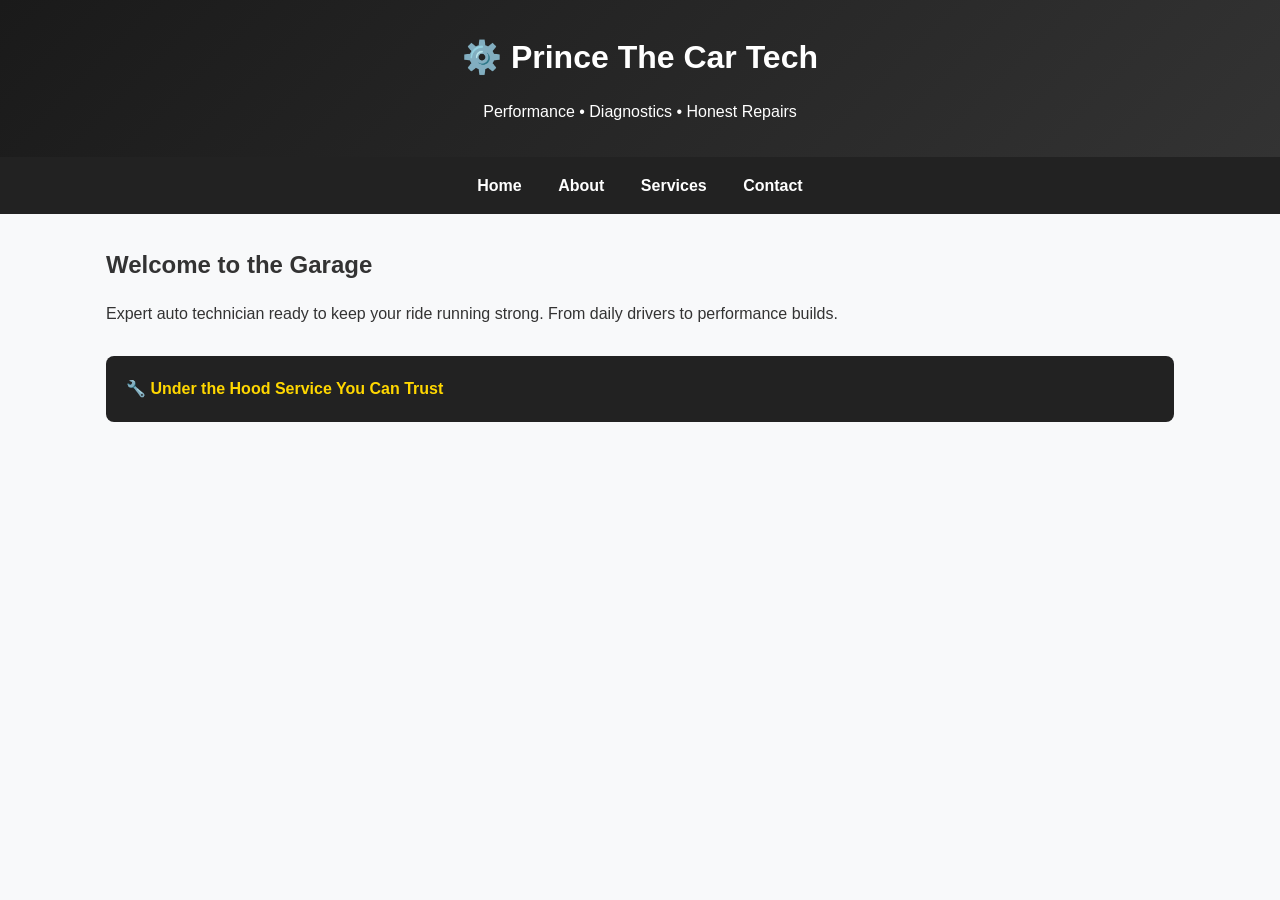
==== index.html @ c608a2b0 "Update index.html" ====
<!DOCTYPE html>
<html lang="en">
<head>
    <meta charset="UTF-8">
    <meta name="viewport" content="width=device-width, initial-scale=1.0">
    <title>Prince The Car Tech | Auto Service</title>
    <link rel="stylesheet" href="style.css">
</head>
<body>
    <header>
        <h1>⚙️ Prince The Car Tech</h1>
        <p>Performance • Diagnostics • Honest Repairs</p>
    </header>

    <nav>
        <a href="index.html">Home</a>
        <a href="about.html">About</a>
        <a href="services.html">Services</a>
        <a href="contact.html">Contact</a>
    </nav>

    <div class="container">
        <h2>Welcome to the Garage</h2>
        <p>Expert auto technician ready to keep your ride running strong. From daily drivers to performance builds.</p>
        
        <div style="margin: 30px 0; padding: 20px; background: #222; color: #ffd700; border-radius: 8px;">
            <strong>🔧 Under the Hood Service You Can Trust</strong>
        </div>

        <!-- Yellow PTCT Coin Button -->
        <a href="https://princethecartech.github.io/-ptct-coin-page/" 
           target="_blank" 
           style="display:inline-block; margin-top:30px; padding:16px 32px; background:#ffd700​​​​​​​​​​​​​​​​​​​​​​​​​​​​​​​​​​​​​​​​​​​​​​​​​​
---- style.css ----
/* style.css */
* {
    margin: 0;
    padding: 0;
    box-sizing: border-box;
}

body {
    font-family: 'Arial', sans-serif;
    line-height: 1.6;
    color: #333;
    background-color: #f8f9fa;
}

header {
    background: linear-gradient(135deg, #1a1a1a, #333);
    color: white;
    padding: 2rem 1rem;
    text-align: center;
}

nav {
    background: #222;
    padding: 1rem;
    text-align: center;
}

nav a {
    color: white;
    margin: 0 1rem;
    text-decoration: none;
    font-weight: bold;
}

nav a:hover {
    color: #ffd700;
}

.container {
    max-width: 1100px;
    margin: 2rem auto;
    padding: 0 1rem;
}

h1, h2 {
    margin-bottom: 1rem;
}

footer {
    background: #1a1a1a;
    color: white;
    text-align: center;
    padding: 2rem;
    margin-top: 3rem;
}

/* Responsive */
@media (max-width: 768px) {
    nav a {
        display: block;
        margin: 0.5rem 0;
    }
}
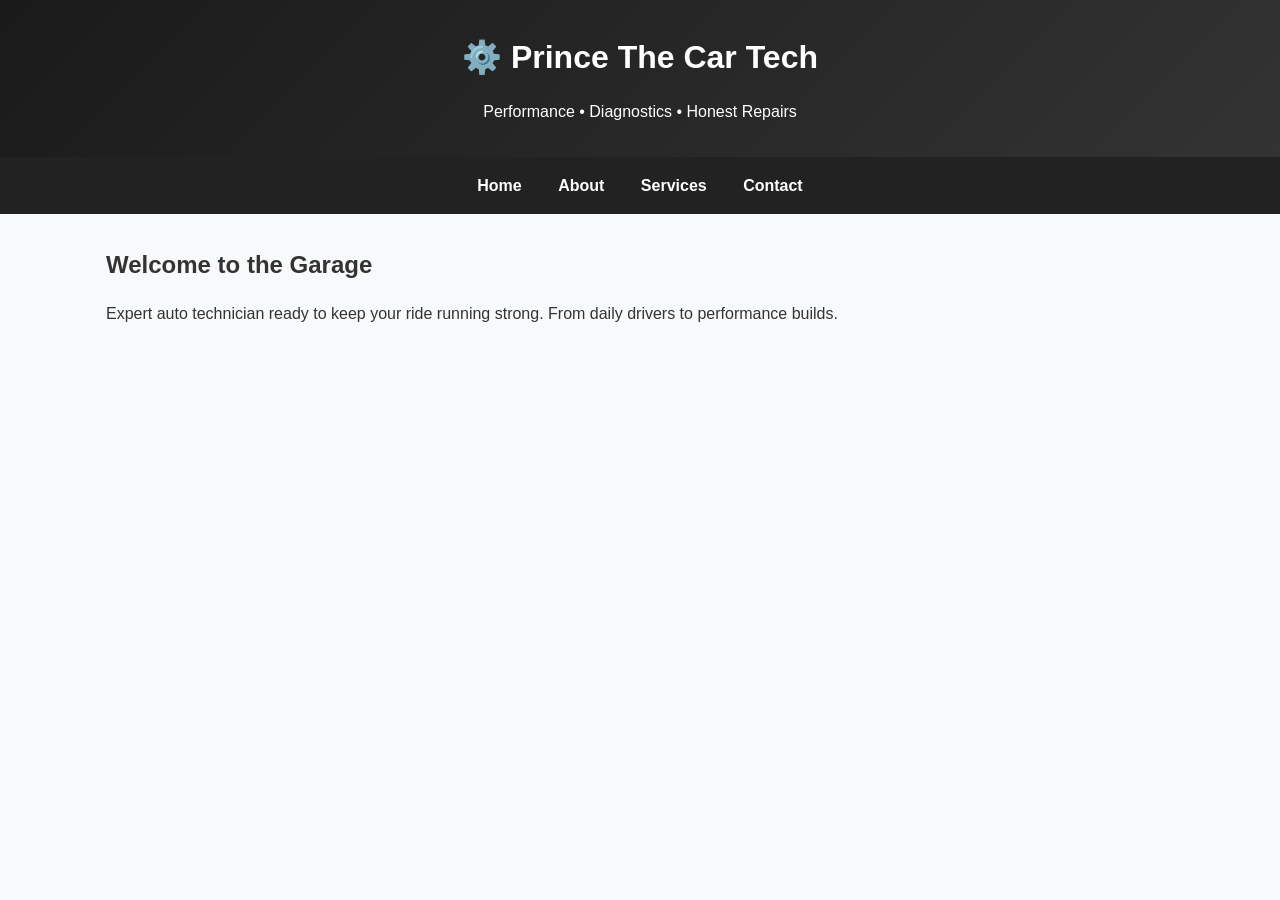
==== commit 6bc39323: "Update index.html" ====
--- a/index.html
+++ b/index.html
@@ -23,11 +23,4 @@
         <h2>Welcome to the Garage</h2>
         <p>Expert auto technician ready to keep your ride running strong. From daily drivers to performance builds.</p>
         
-        <div style="margin: 30px 0; padding: 20px; background: #222; color: #ffd700; border-radius: 8px;">
-            <strong>🔧 Under the Hood Service You Can Trust</strong>
-        </div>
-
-        <!-- Yellow PTCT Coin Button -->
-        <a href="https://princethecartech.github.io/-ptct-coin-page/" 
-           target="_blank" 
-           style="display:inline-block; margin-top:30px; padding:16px 32px; background:#ffd700​​​​​​​​​​​​​​​​​​​​​​​​​​​​​​​​​​​​​​​​​​​​​​​​​​+        <div style="margin: 30px 0; padding: 20px; background: #222; color: #ffd700; border-radius: ​​​​​​​​​​​​​​​​​​​​​​​​​​​​​​​​​​​​​​​​​​​​​​​​​​
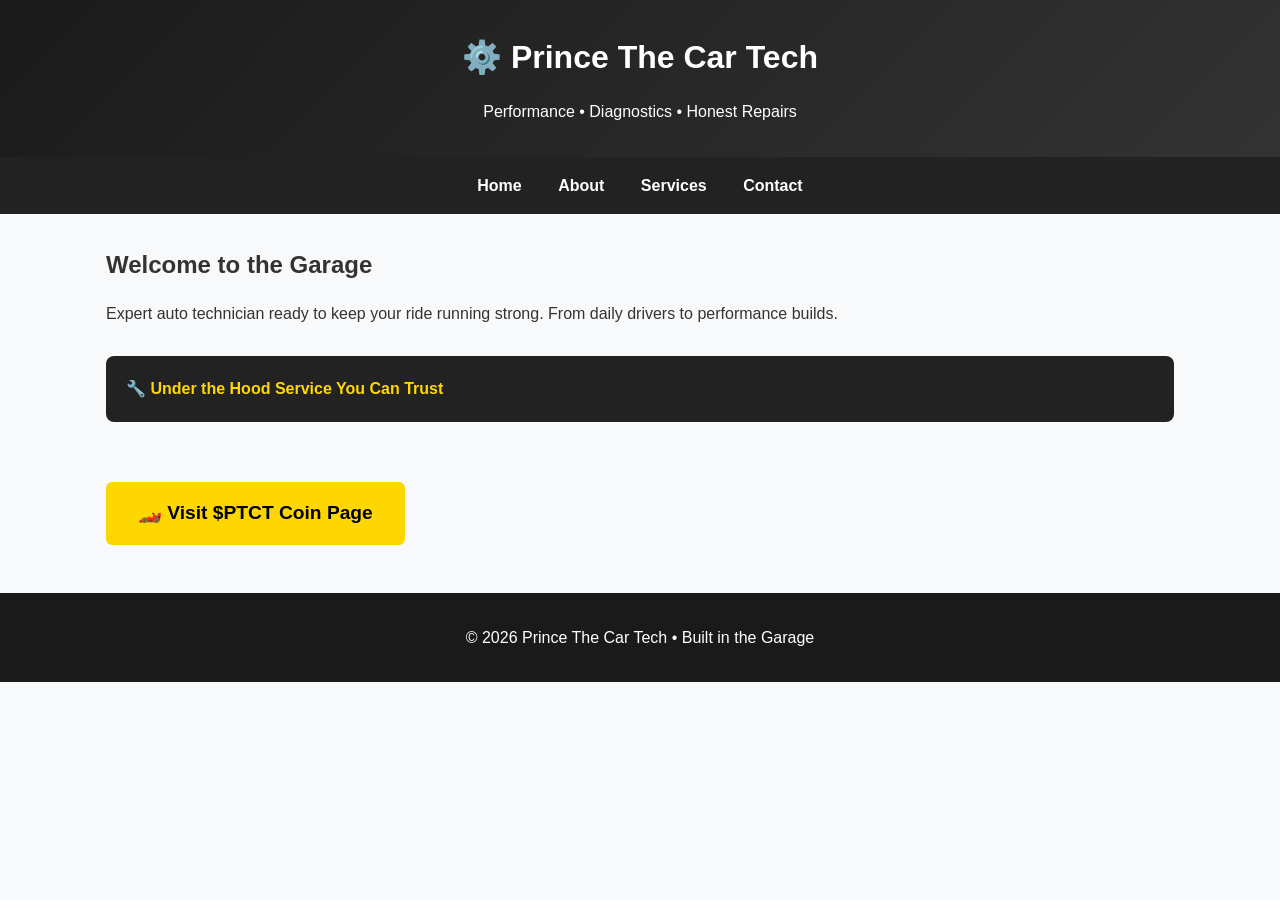
==== commit 39978001: "Update index.html" ====
--- a/index.html
+++ b/index.html
@@ -23,4 +23,20 @@
         <h2>Welcome to the Garage</h2>
         <p>Expert auto technician ready to keep your ride running strong. From daily drivers to performance builds.</p>
         
-        <div style="margin: 30px 0; padding: 20px; background: #222; color: #ffd700; border-radius: ​​​​​​​​​​​​​​​​​​​​​​​​​​​​​​​​​​​​​​​​​​​​​​​​​​+        <div style="margin: 30px 0; padding: 20px; background: #222; color: #ffd700; border-radius: 8px;">
+            <strong>🔧 Under the Hood Service You Can Trust</strong>
+        </div>
+
+        <!-- Yellow PTCT Coin Button -->
+        <a href="https://princethecartech.github.io/-ptct-coin-page/" 
+           target="_blank" 
+           style="display:inline-block; margin-top:30px; padding:16px 32px; background:#ffd700; color:#000; text-decoration:none; font-weight:bold; border-radius:6px; font-size:1.2em;">
+            🏎️ Visit $PTCT Coin Page
+        </a>
+    </div>
+
+    <footer>
+        <p>&copy; 2026 Prince The Car Tech • Built in the Garage</p>
+    </footer>
+</body>
+</html>
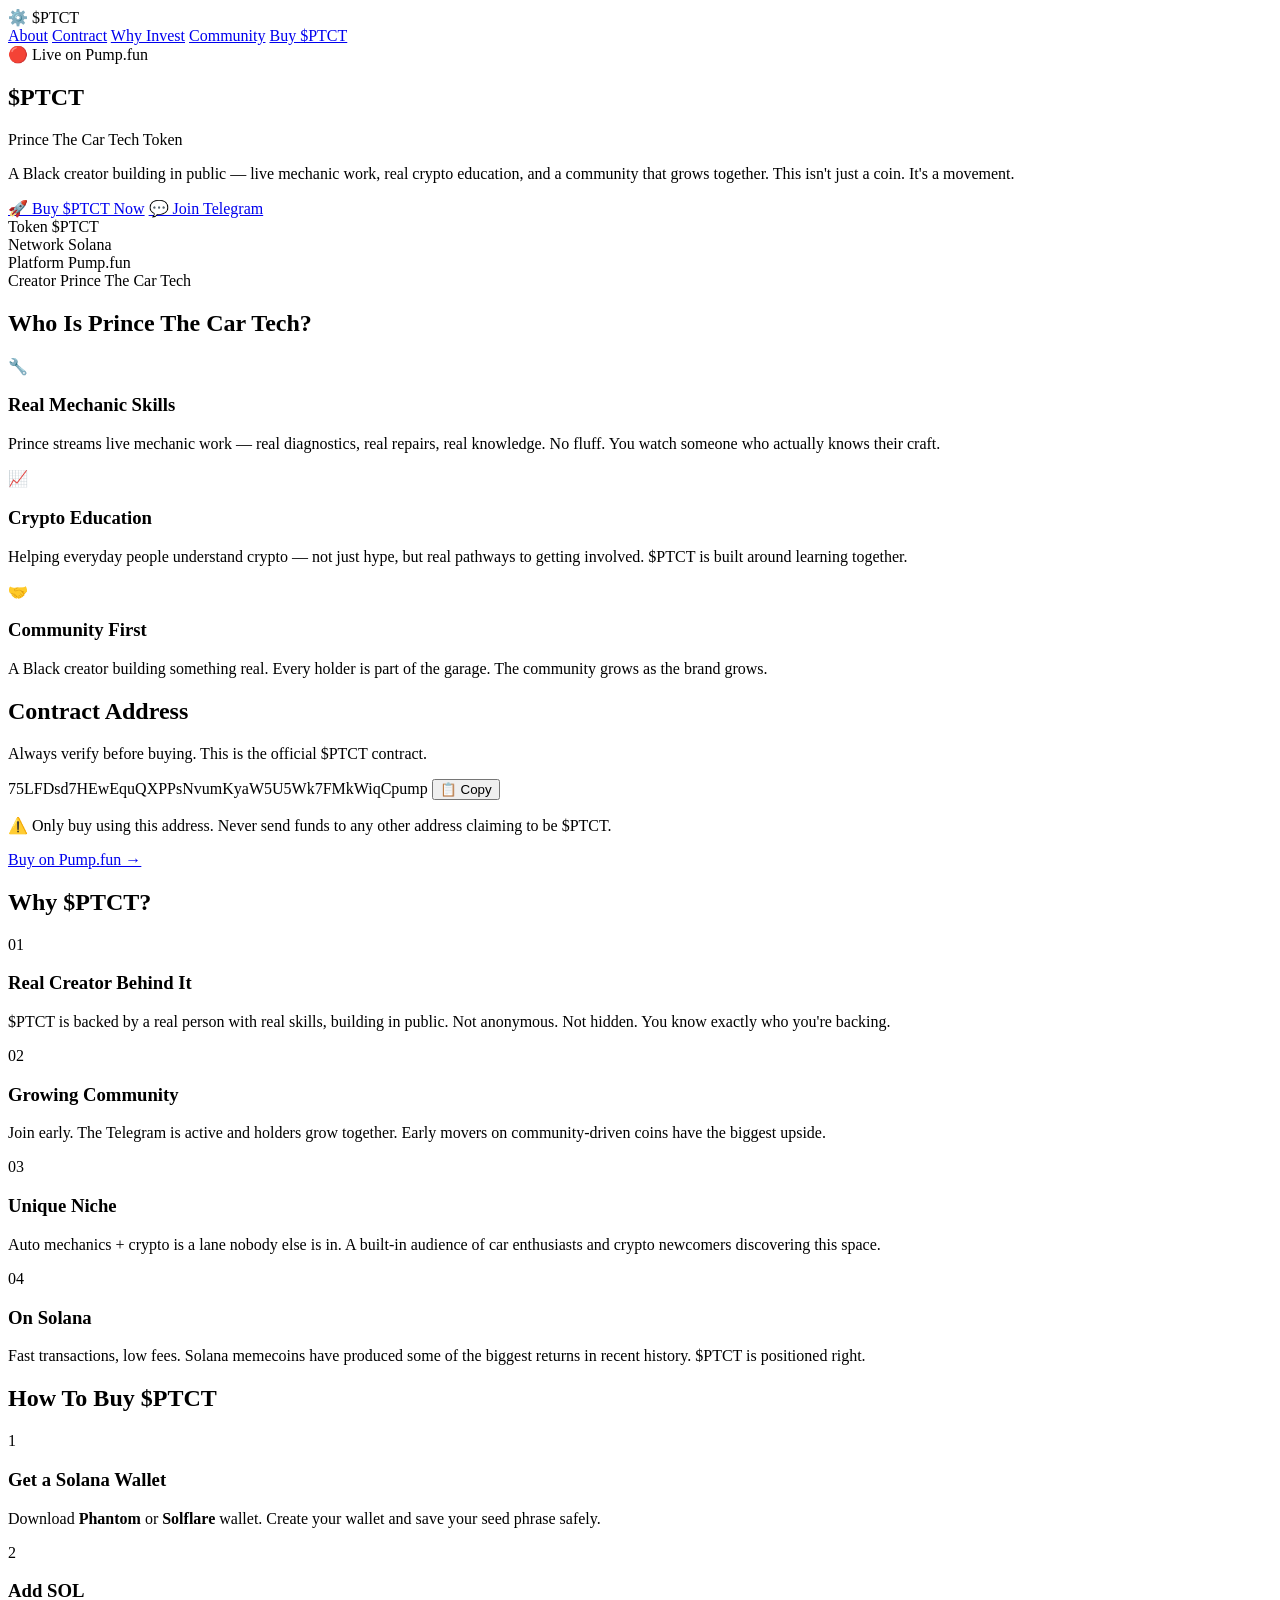
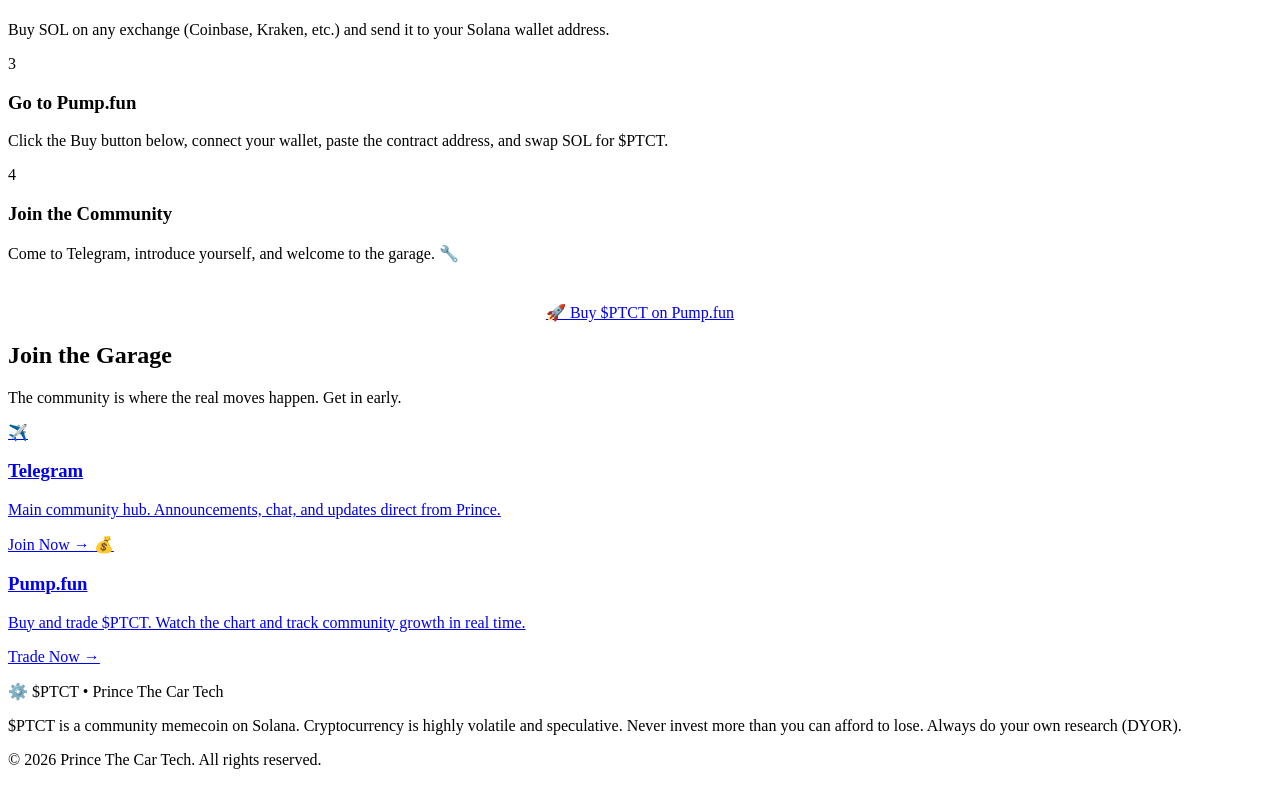
==== commit 272ea979: "Update index.html" ====
--- a/index.html
+++ b/index.html
@@ -1,42 +1,206 @@
 <!DOCTYPE html>
 <html lang="en">
 <head>
-    <meta charset="UTF-8">
-    <meta name="viewport" content="width=device-width, initial-scale=1.0">
-    <title>Prince The Car Tech | Auto Service</title>
-    <link rel="stylesheet" href="style.css">
+  <meta charset="UTF-8" />
+  <meta name="viewport" content="width=device-width, initial-scale=1.0" />
+  <title>$PTCT — Prince The Car Tech Coin</title>
+  <link rel="stylesheet" href="styles.css" />
 </head>
 <body>
-    <header>
-        <h1>⚙️ Prince The Car Tech</h1>
-        <p>Performance • Diagnostics • Honest Repairs</p>
-    </header>
-
-    <nav>
-        <a href="index.html">Home</a>
-        <a href="about.html">About</a>
-        <a href="services.html">Services</a>
-        <a href="contact.html">Contact</a>
-    </nav>
-
-    <div class="container">
-        <h2>Welcome to the Garage</h2>
-        <p>Expert auto technician ready to keep your ride running strong. From daily drivers to performance builds.</p>
-        
-        <div style="margin: 30px 0; padding: 20px; background: #222; color: #ffd700; border-radius: 8px;">
-            <strong>🔧 Under the Hood Service You Can Trust</strong>
-        </div>
-
-        <!-- Yellow PTCT Coin Button -->
-        <a href="https://princethecartech.github.io/-ptct-coin-page/" 
-           target="_blank" 
-           style="display:inline-block; margin-top:30px; padding:16px 32px; background:#ffd700; color:#000; text-decoration:none; font-weight:bold; border-radius:6px; font-size:1.2em;">
-            🏎️ Visit $PTCT Coin Page
+
+  <!-- NAV -->
+  <nav class="topnav">
+    <span class="nav-logo">⚙️ $PTCT</span>
+    <div class="nav-links">
+      <a href="#about">About</a>
+      <a href="#contract">Contract</a>
+      <a href="#why">Why Invest</a>
+      <a href="#community">Community</a>
+      <a href="https://join.pump.fun/HSag/afpqd4ym" target="_blank" class="nav-cta">Buy $PTCT</a>
+    </div>
+  </nav>
+
+  <!-- HERO -->
+  <section class="hero">
+    <div class="hero-inner">
+      <div class="badge">🔴 Live on Pump.fun</div>
+      <h1>$PTCT</h1>
+      <p class="hero-sub">Prince The Car Tech Token</p>
+      <p class="hero-desc">
+        A Black creator building in public — live mechanic work, real crypto education, and a community
+        that grows together. This isn't just a coin. It's a movement.
+      </p>
+      <div class="hero-btns">
+        <a href="https://join.pump.fun/HSag/afpqd4ym" target="_blank" class="btn btn-primary">🚀 Buy $PTCT Now</a>
+        <a href="https://t.me/officialPrinceTheCarTech" target="_blank" class="btn btn-outline">💬 Join Telegram</a>
+      </div>
+    </div>
+    <div class="hero-glow"></div>
+  </section>
+
+  <!-- STATS BAR -->
+  <section class="stats-bar">
+    <div class="stat">
+      <span class="stat-label">Token</span>
+      <span class="stat-val">$PTCT</span>
+    </div>
+    <div class="stat">
+      <span class="stat-label">Network</span>
+      <span class="stat-val">Solana</span>
+    </div>
+    <div class="stat">
+      <span class="stat-label">Platform</span>
+      <span class="stat-val">Pump.fun</span>
+    </div>
+    <div class="stat">
+      <span class="stat-label">Creator</span>
+      <span class="stat-val">Prince The Car Tech</span>
+    </div>
+  </section>
+
+  <!-- ABOUT -->
+  <section id="about" class="section">
+    <div class="container">
+      <h2 class="section-title">Who Is Prince The Car Tech?</h2>
+      <div class="about-grid">
+        <div class="about-card">
+          <div class="about-icon">🔧</div>
+          <h3>Real Mechanic Skills</h3>
+          <p>Prince streams live mechanic work — real diagnostics, real repairs, real knowledge. No fluff. You watch someone who actually knows their craft.</p>
+        </div>
+        <div class="about-card">
+          <div class="about-icon">📈</div>
+          <h3>Crypto Education</h3>
+          <p>Helping everyday people understand crypto — not just hype, but real pathways to getting involved. $PTCT is built around learning together.</p>
+        </div>
+        <div class="about-card">
+          <div class="about-icon">🤝</div>
+          <h3>Community First</h3>
+          <p>A Black creator building something real. Every holder is part of the garage. The community grows as the brand grows.</p>
+        </div>
+      </div>
+    </div>
+  </section>
+
+  <!-- CONTRACT -->
+  <section id="contract" class="section section-dark">
+    <div class="container">
+      <h2 class="section-title">Contract Address</h2>
+      <p class="section-sub">Always verify before buying. This is the official $PTCT contract.</p>
+      <div class="ca-box">
+        <span class="ca-text" id="caText">75LFDsd7HEwEquQXPPsNvumKyaW5U5Wk7FMkWiqCpump</span>
+        <button class="copy-btn" onclick="copyCA()">📋 Copy</button>
+      </div>
+      <p class="ca-note">⚠️ Only buy using this address. Never send funds to any other address claiming to be $PTCT.</p>
+      <div class="contract-links">
+        <a href="https://join.pump.fun/HSag/afpqd4ym" target="_blank" class="btn btn-primary">Buy on Pump.fun →</a>
+      </div>
+    </div>
+  </section>
+
+  <!-- WHY INVEST -->
+  <section id="why" class="section">
+    <div class="container">
+      <h2 class="section-title">Why $PTCT?</h2>
+      <div class="why-grid">
+        <div class="why-item">
+          <span class="why-num">01</span>
+          <h3>Real Creator Behind It</h3>
+          <p>$PTCT is backed by a real person with real skills, building in public. Not anonymous. Not hidden. You know exactly who you're backing.</p>
+        </div>
+        <div class="why-item">
+          <span class="why-num">02</span>
+          <h3>Growing Community</h3>
+          <p>Join early. The Telegram is active and holders grow together. Early movers on community-driven coins have the biggest upside.</p>
+        </div>
+        <div class="why-item">
+          <span class="why-num">03</span>
+          <h3>Unique Niche</h3>
+          <p>Auto mechanics + crypto is a lane nobody else is in. A built-in audience of car enthusiasts and crypto newcomers discovering this space.</p>
+        </div>
+        <div class="why-item">
+          <span class="why-num">04</span>
+          <h3>On Solana</h3>
+          <p>Fast transactions, low fees. Solana memecoins have produced some of the biggest returns in recent history. $PTCT is positioned right.</p>
+        </div>
+      </div>
+    </div>
+  </section>
+
+  <!-- HOW TO BUY -->
+  <section class="section section-dark">
+    <div class="container">
+      <h2 class="section-title">How To Buy $PTCT</h2>
+      <div class="steps">
+        <div class="step">
+          <div class="step-num">1</div>
+          <h3>Get a Solana Wallet</h3>
+          <p>Download <strong>Phantom</strong> or <strong>Solflare</strong> wallet. Create your wallet and save your seed phrase safely.</p>
+        </div>
+        <div class="step">
+          <div class="step-num">2</div>
+          <h3>Add SOL</h3>
+          <p>Buy SOL on any exchange (Coinbase, Kraken, etc.) and send it to your Solana wallet address.</p>
+        </div>
+        <div class="step">
+          <div class="step-num">3</div>
+          <h3>Go to Pump.fun</h3>
+          <p>Click the Buy button below, connect your wallet, paste the contract address, and swap SOL for $PTCT.</p>
+        </div>
+        <div class="step">
+          <div class="step-num">4</div>
+          <h3>Join the Community</h3>
+          <p>Come to Telegram, introduce yourself, and welcome to the garage. 🔧</p>
+        </div>
+      </div>
+      <div style="text-align:center; margin-top:2.5rem;">
+        <a href="https://join.pump.fun/HSag/afpqd4ym" target="_blank" class="btn btn-primary btn-lg">🚀 Buy $PTCT on Pump.fun</a>
+      </div>
+    </div>
+  </section>
+
+  <!-- COMMUNITY -->
+  <section id="community" class="section">
+    <div class="container">
+      <h2 class="section-title">Join the Garage</h2>
+      <p class="section-sub">The community is where the real moves happen. Get in early.</p>
+      <div class="community-cards">
+        <a href="https://t.me/officialPrinceTheCarTech" target="_blank" class="community-card">
+          <span class="comm-icon">✈️</span>
+          <h3>Telegram</h3>
+          <p>Main community hub. Announcements, chat, and updates direct from Prince.</p>
+          <span class="comm-link">Join Now →</span>
         </a>
-    </div>
-
-    <footer>
-        <p>&copy; 2026 Prince The Car Tech • Built in the Garage</p>
-    </footer>
+        <a href="https://join.pump.fun/HSag/afpqd4ym" target="_blank" class="community-card">
+          <span class="comm-icon">💰</span>
+          <h3>Pump.fun</h3>
+          <p>Buy and trade $PTCT. Watch the chart and track community growth in real time.</p>
+          <span class="comm-link">Trade Now →</span>
+        </a>
+      </div>
+    </div>
+  </section>
+
+  <!-- FOOTER -->
+  <footer class="footer">
+    <p class="footer-logo">⚙️ $PTCT • Prince The Car Tech</p>
+    <p class="footer-disclaimer">
+      $PTCT is a community memecoin on Solana. Cryptocurrency is highly volatile and speculative.
+      Never invest more than you can afford to lose. Always do your own research (DYOR).
+    </p>
+    <p class="footer-copy">&copy; 2026 Prince The Car Tech. All rights reserved.</p>
+  </footer>
+
+  <script>
+    function copyCA() {
+      const ca = document.getElementById('caText').innerText;
+      navigator.clipboard.writeText(ca).then(() => {
+        const btn = document.querySelector('.copy-btn');
+        btn.textContent = '✅ Copied!';
+        setTimeout(() => btn.textContent = '📋 Copy', 2000);
+      });
+    }
+  </script>
+
 </body>
-</html>+</html>
